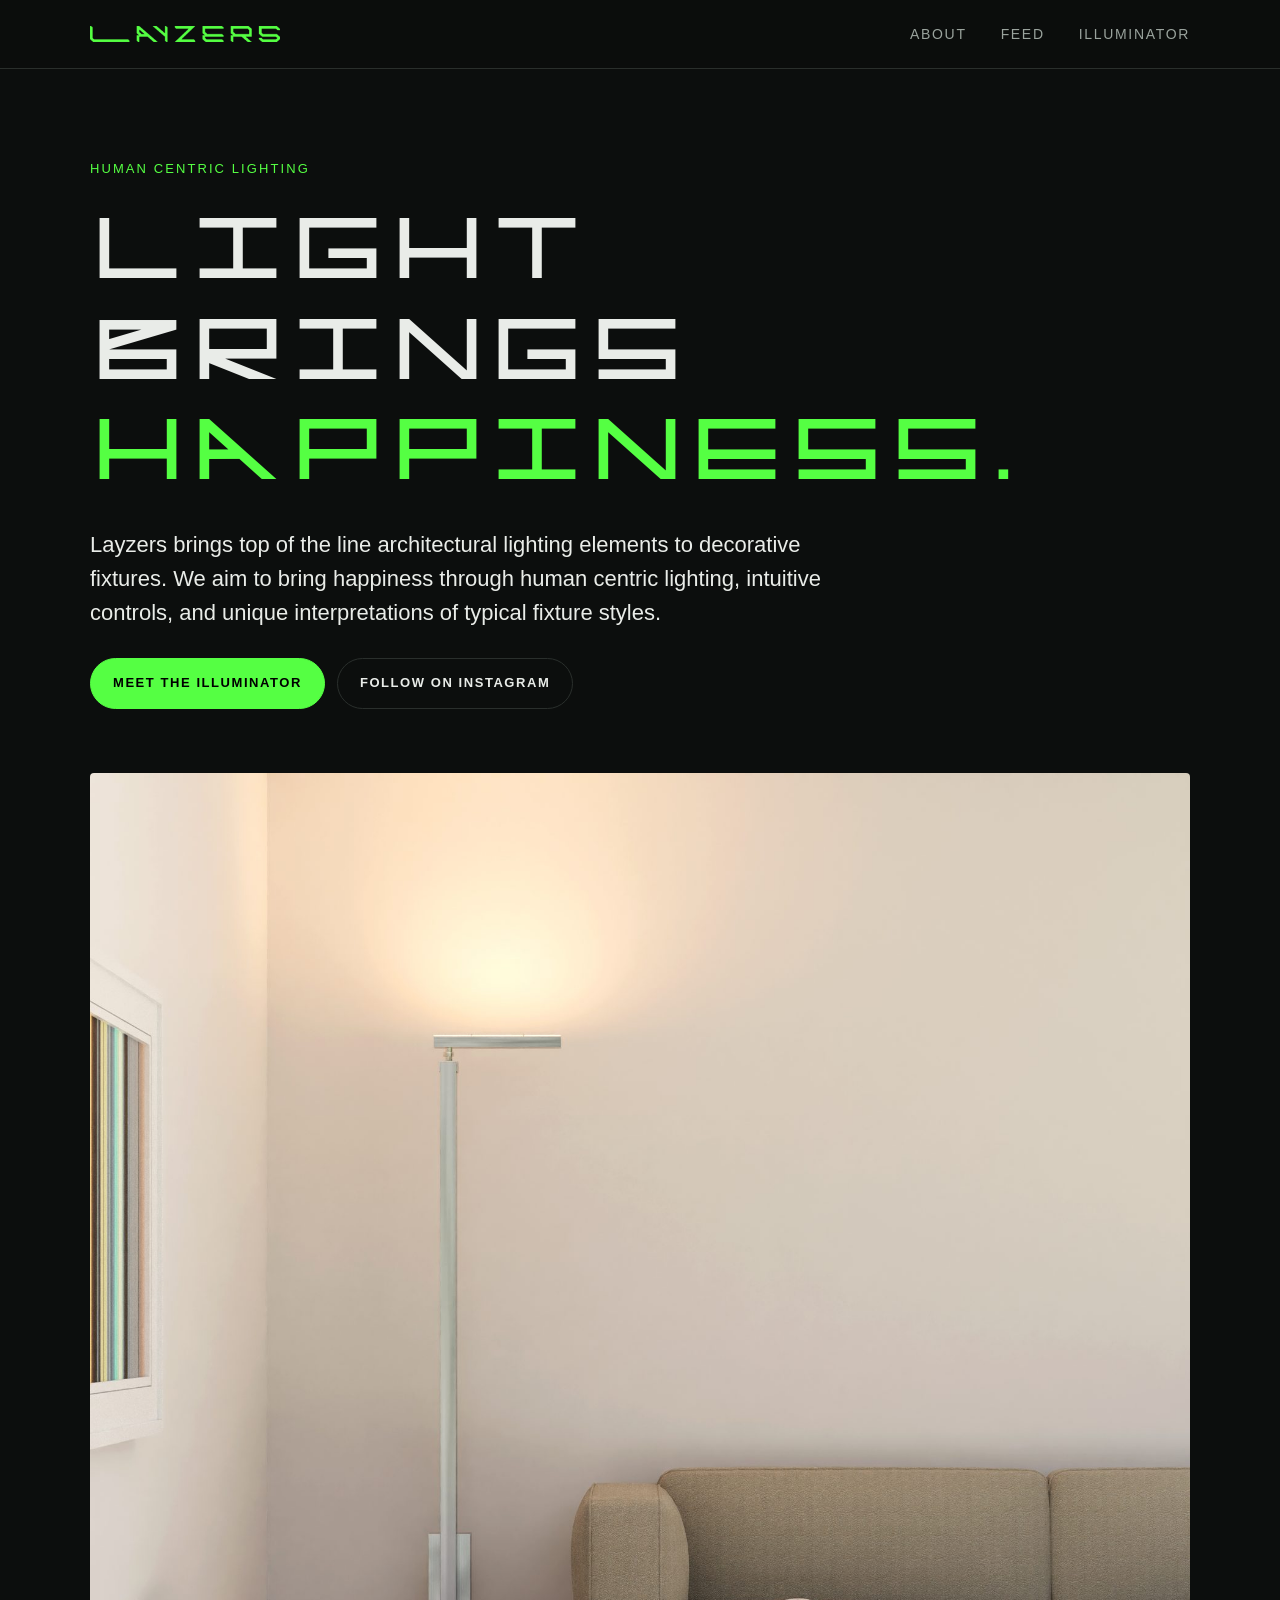
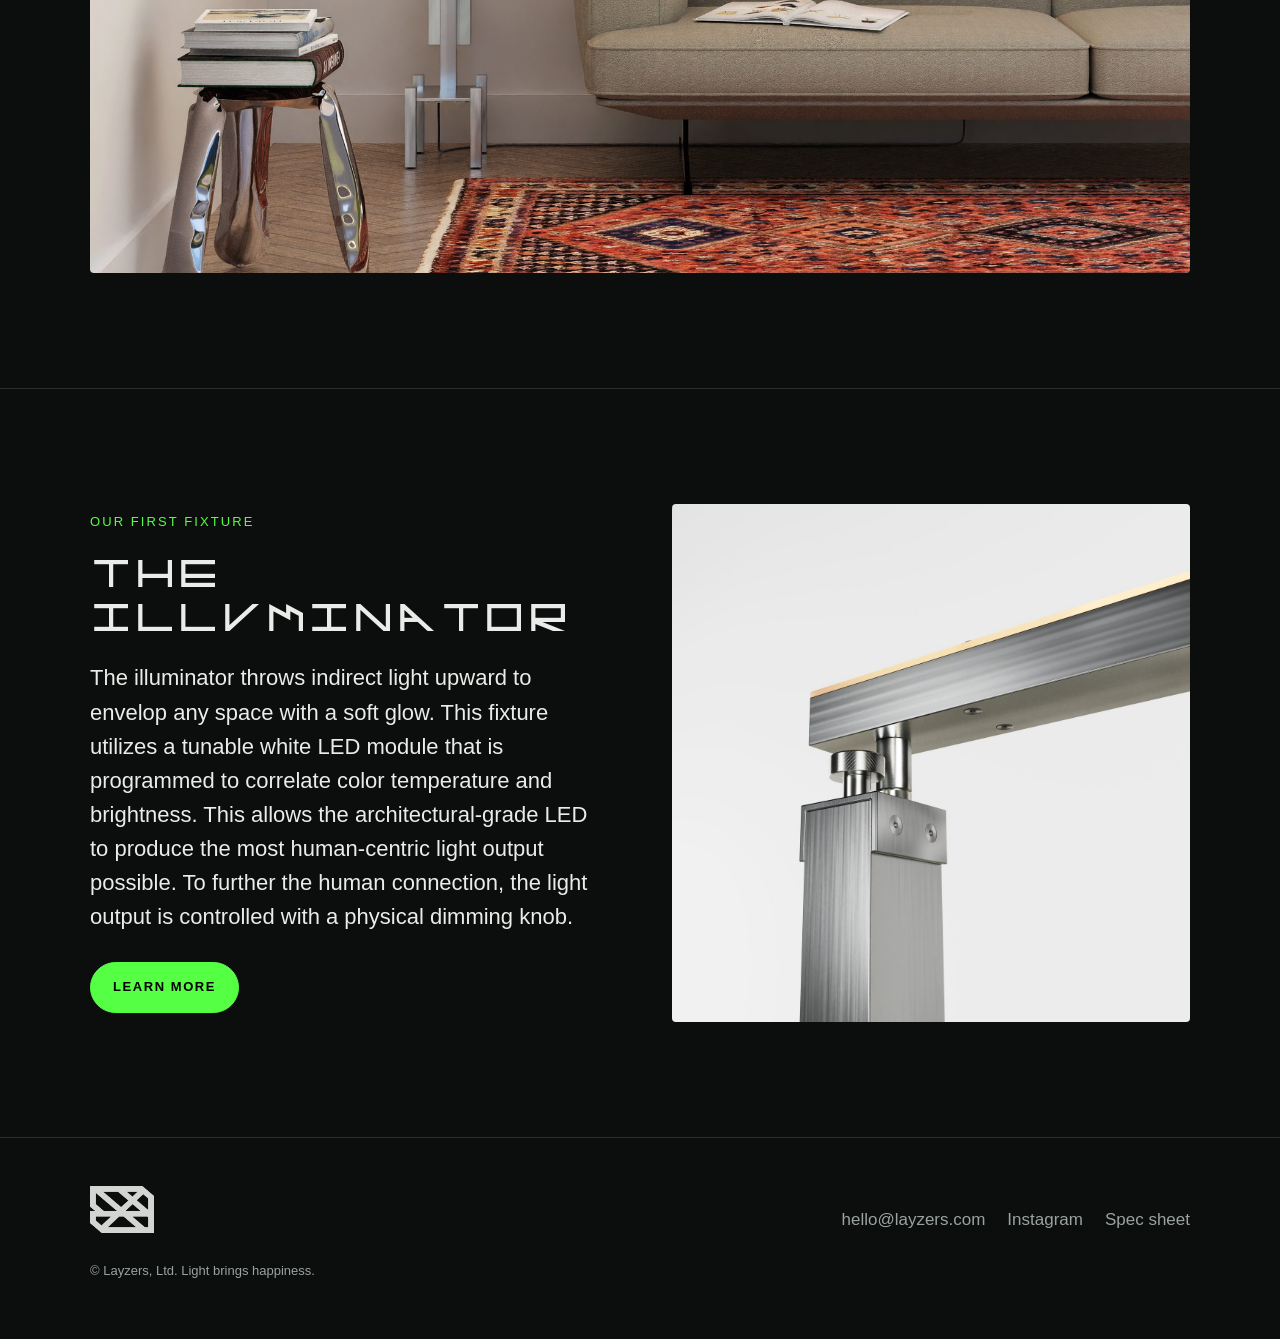
==== index.html @ 93cb07d3 "Add layzers.com static site Co-Authored-By: Claude Opus 5.5 <noreply@anthropic.com> Claude-Session: " ====
<!doctype html>
<html lang="en">
<head>
<meta charset="utf-8">
<meta name="viewport" content="width=device-width, initial-scale=1">
<title>Layzers</title>
<meta name="description" content="Layzers brings top of the line architectural lighting elements to decorative fixtures: human centric lighting, intuitive controls, and unique interpretations of typical fixture styles.">
<meta property="og:title" content="Layzers">
<meta property="og:description" content="Layzers brings top of the line architectural lighting elements to decorative fixtures: human centric lighting, intuitive controls, and unique interpretations of typical fixture styles.">
<meta property="og:image" content="https://www.layzers.com/img/og.jpg">
<meta property="og:type" content="website">
<meta name="twitter:card" content="summary_large_image">
<meta name="theme-color" content="#0c0e0d">
<link rel="icon" type="image/png" href="img/favicon.png">
<link rel="apple-touch-icon" href="img/apple-touch-icon.png">
<link rel="preload" href="fonts/Layzers.otf" as="font" type="font/otf" crossorigin>
<link rel="stylesheet" href="style.css">
</head>
<body>
<header class="site-header">
  <div class="wrap">
    <a class="logo" href="index.html" aria-label="Layzers home"><img src="img/logo.png" alt="Layzers" width="1200" height="100"></a>
    <nav class="nav" aria-label="Main"><a href="about.html">About</a><a href="feed.html">Feed</a><a href="illuminator.html">Illuminator</a></nav>
  </div>
</header>
<main>

<section class="hero">
  <div class="wrap">
    <p class="eyebrow">Human centric lighting</p>
    <h1>Light brings <span class="glow">happiness.</span></h1>
    <p class="lede">Layzers brings top of the line architectural lighting elements to decorative fixtures. We aim to bring happiness through human centric lighting, intuitive controls, and unique interpretations of typical fixture styles.</p>
    <div class="btn-row">
      <a class="btn" href="illuminator.html">Meet the illuminator</a>
      <a class="btn ghost" href="https://www.instagram.com/layzers/" rel="noopener">Follow on Instagram</a>
    </div>
    <div class="hero-img"><img src="img/interior.jpg" alt="The illuminator floor lamp casting a warm upward glow in a living room" width="1800" height="1800"></div>
  </div>
</section>

<section>
  <div class="wrap split">
    <div>
      <p class="eyebrow">Our first fixture</p>
      <h2>The illuminator</h2>
      <p class="lede" style="margin-top:22px">The illuminator throws indirect light upward to envelop any space with a soft glow. This fixture utilizes a tunable white LED module that is programmed to correlate color temperature and brightness. This allows the architectural-grade LED to produce the most human-centric light output possible. To further the human connection, the light output is controlled with a physical dimming knob.</p>
      <div class="btn-row"><a class="btn" href="illuminator.html">Learn more</a></div>
    </div>
    <img src="img/head-detail.jpg" alt="Detail of the illuminator head and dimming knob" width="1400" height="1400" loading="lazy">
  </div>
</section>

</main>
<footer class="site-footer">
  <div class="wrap">
    <img src="img/icon-light.png" alt="" width="240" height="178">
    <div class="footer-links">
      <a href="mailto:hello@layzers.com">hello@layzers.com</a>
      <a href="https://www.instagram.com/layzers/" rel="noopener">Instagram</a>
      <a href="s/Layzers-Illuminator-Spec-Sheet.pdf">Spec sheet</a>
    </div>
    <p class="copyright">© Layzers, Ltd. Light brings happiness.</p>
  </div>
</footer>
</body>
</html>
---- style.css ----
@font-face {
  font-family: "Layzers";
  src: url("fonts/Layzers.otf") format("opentype");
  font-display: swap;
}

:root {
  --bg: #0c0e0d;
  --surface: #151816;
  --line: #2a2f2c;
  --text: #e9ece8;
  --muted: #9aa39d;
  --accent: #55ff43;
  --max: 1180px;
  --gutter: clamp(16px, 4vw, 40px);
  --sans: -apple-system, BlinkMacSystemFont, "Helvetica Neue", Helvetica, Arial, sans-serif;
}

* { box-sizing: border-box; }
html { -webkit-text-size-adjust: 100%; }
body {
  margin: 0;
  background: var(--bg);
  color: var(--text);
  font: 17px/1.6 var(--sans);
  -webkit-font-smoothing: antialiased;
}
img { display: block; max-width: 100%; height: auto; }
a { color: inherit; }
::selection { background: var(--accent); color: #000; }

.wrap { max-width: var(--max); margin: 0 auto; padding: 0 var(--gutter); }

/* Header */
.site-header {
  position: sticky; top: 0; z-index: 10;
  background: rgba(12, 14, 13, .88);
  backdrop-filter: blur(10px);
  -webkit-backdrop-filter: blur(10px);
  border-bottom: 1px solid var(--line);
}
.site-header .wrap {
  display: flex; align-items: center; justify-content: space-between;
  gap: 24px; height: 68px;
}
.logo { flex-shrink: 0; }
.logo img { width: clamp(120px, 18vw, 190px); }
.nav { display: flex; gap: clamp(16px, 3vw, 34px); }
.nav a {
  font-size: 14px; font-weight: 500; letter-spacing: .12em; text-transform: uppercase;
  text-decoration: none; color: var(--muted);
  transition: color .15s;
}
.nav a:hover, .nav a[aria-current="page"] { color: var(--accent); }

/* Type */
h1, h2, h3, .display {
  overflow-wrap: break-word;
  font-family: "Layzers", var(--sans);
  font-weight: normal; text-transform: uppercase;
  letter-spacing: .04em; line-height: 1.05; margin: 0;
}
h1 { font-size: clamp(40px, 8vw, 96px); }
h2 { font-size: clamp(26px, 3.3vw, 44px); }
h3 { font-size: 20px; letter-spacing: .08em; }
p { margin: 0 0 1em; }
.lede { font-size: clamp(18px, 2.1vw, 22px); line-height: 1.55; max-width: 34em; }
.muted { color: var(--muted); }
.eyebrow {
  text-transform: uppercase; font-weight: 500;
  letter-spacing: .16em; font-size: 13px; color: var(--accent); margin-bottom: 18px;
}

/* Buttons */
.btn {
  display: inline-flex; align-items: center; gap: 10px;
  padding: 14px 22px; border: 1px solid var(--accent); border-radius: 999px;
  text-transform: uppercase; letter-spacing: .12em; font-size: 13px; font-weight: 600;
  text-decoration: none; color: #000; background: var(--accent);
  transition: background .15s, color .15s;
}
.btn:hover { background: transparent; color: var(--accent); }
.btn.ghost { background: transparent; color: var(--text); border-color: var(--line); }
.btn.ghost:hover { border-color: var(--accent); color: var(--accent); }
.btn-row { display: flex; flex-wrap: wrap; gap: 12px; margin-top: 28px; }

/* Sections */
section { padding: clamp(56px, 9vw, 120px) 0; }
section + section { border-top: 1px solid var(--line); }

.hero { padding-top: clamp(40px, 7vw, 90px); }
.hero h1 { margin-bottom: 28px; }
.hero h1 .glow { color: var(--accent); }
.hero-img { margin-top: clamp(36px, 6vw, 64px); border-radius: 4px; overflow: hidden; }

.split {
  display: grid; gap: clamp(28px, 5vw, 72px);
  grid-template-columns: minmax(0, 1fr) minmax(0, 1fr); align-items: center;
}
.split img { border-radius: 4px; }

/* Specs */
.specs { list-style: none; padding: 0; margin: 28px 0 0; border-top: 1px solid var(--line); }
.specs li {
  display: flex; justify-content: space-between; gap: 16px;
  padding: 13px 0; border-bottom: 1px solid var(--line);
}
.specs span:first-child { color: var(--muted); }
.specs span:last-child { text-align: right; }

/* Product */
.product { display: grid; grid-template-columns: minmax(0, 1.1fr) minmax(0, 1fr); gap: clamp(28px, 5vw, 72px); align-items: start; }
.product-media { display: grid; gap: 14px; }
.product-media img { border-radius: 4px; background: #d9d9d7; }
.product-info { position: sticky; top: 100px; }
.product-info h1 { font-size: clamp(30px, 3.5vw, 50px); margin-bottom: 10px; }
.price { font-size: 20px; margin-bottom: 26px; }
.price b { font-weight: 500; color: var(--accent); }

.finishes { display: grid; grid-template-columns: repeat(4, 1fr); gap: 10px; margin: 14px 0 6px; }
.finish {
  appearance: none; cursor: pointer; padding: 10px 6px 8px;
  background: var(--surface); border: 1px solid var(--line); border-radius: 6px;
  color: var(--muted); font: 13px/1.2 var(--sans); text-align: center;
  transition: border-color .15s, color .15s;
}
.finish img { width: 100%; aspect-ratio: 1; object-fit: contain; margin-bottom: 8px; }
.finish:hover { border-color: var(--muted); }
.finish[aria-pressed="true"] { border-color: var(--accent); color: var(--text); }
.finish-label { font-size: 14px; color: var(--muted); }
.finish-label b { color: var(--text); font-weight: 500; }
.note { font-size: 14px; color: var(--muted); margin-top: 16px; }

/* Feed */
.feed { display: grid; grid-template-columns: repeat(2, 1fr); gap: clamp(14px, 2vw, 24px); }
.feed figure { margin: 0; }
.feed img { width: 100%; aspect-ratio: 1; object-fit: cover; border-radius: 4px; }
.feed figcaption { font-size: 15px; color: var(--muted); padding-top: 10px; }

/* Footer */
.site-footer { border-top: 1px solid var(--line); padding: 48px 0 56px; }
.site-footer .wrap { display: flex; flex-wrap: wrap; gap: 28px; align-items: flex-end; justify-content: space-between; }
.site-footer img { width: 64px; opacity: .9; }
.footer-links { display: flex; gap: 22px; flex-wrap: wrap; }
.footer-links a { color: var(--muted); text-decoration: none; }
.footer-links a:hover { color: var(--accent); }
.copyright { font-size: 13px; color: var(--muted); width: 100%; margin: 0; }

@media (max-width: 820px) {
  .split, .product { grid-template-columns: 1fr; }
  .product-info { position: static; }
  .split.flip > :first-child { order: 2; }
}
@media (max-width: 520px) {
  body { font-size: 16px; }
  .site-header .wrap { height: 60px; }
  .nav { gap: 14px; }
  .nav a { font-size: 12px; letter-spacing: .08em; }
  h1, .product-info h1 { font-size: 34px; }
  h2 { font-size: 26px; }
  .finishes { grid-template-columns: repeat(2, 1fr); }
  .feed { grid-template-columns: 1fr; }
}

/* Size headings to their column so long words in the brand font never break */
.wrap, .split > div, .product-info { container-type: inline-size; }
.hero h1 { font-size: min(clamp(34px, 8vw, 96px), 9.4cqi); }
h2 { font-size: min(clamp(26px, 3.3vw, 44px), 8.5cqi); }
.product-info h1 { font-size: min(clamp(30px, 3.5vw, 50px), 8.5cqi); }
.about-name { font-size: min(clamp(34px, 6vw, 72px), 13cqi) !important; }
@media (max-width: 380px) {
  .site-header .wrap { gap: 12px; }
  .nav { gap: 11px; }
  .nav a { font-size: 11px; letter-spacing: .06em; }
}
@media (max-width: 340px) { .logo img { width: 96px; } .nav { gap: 9px; } }
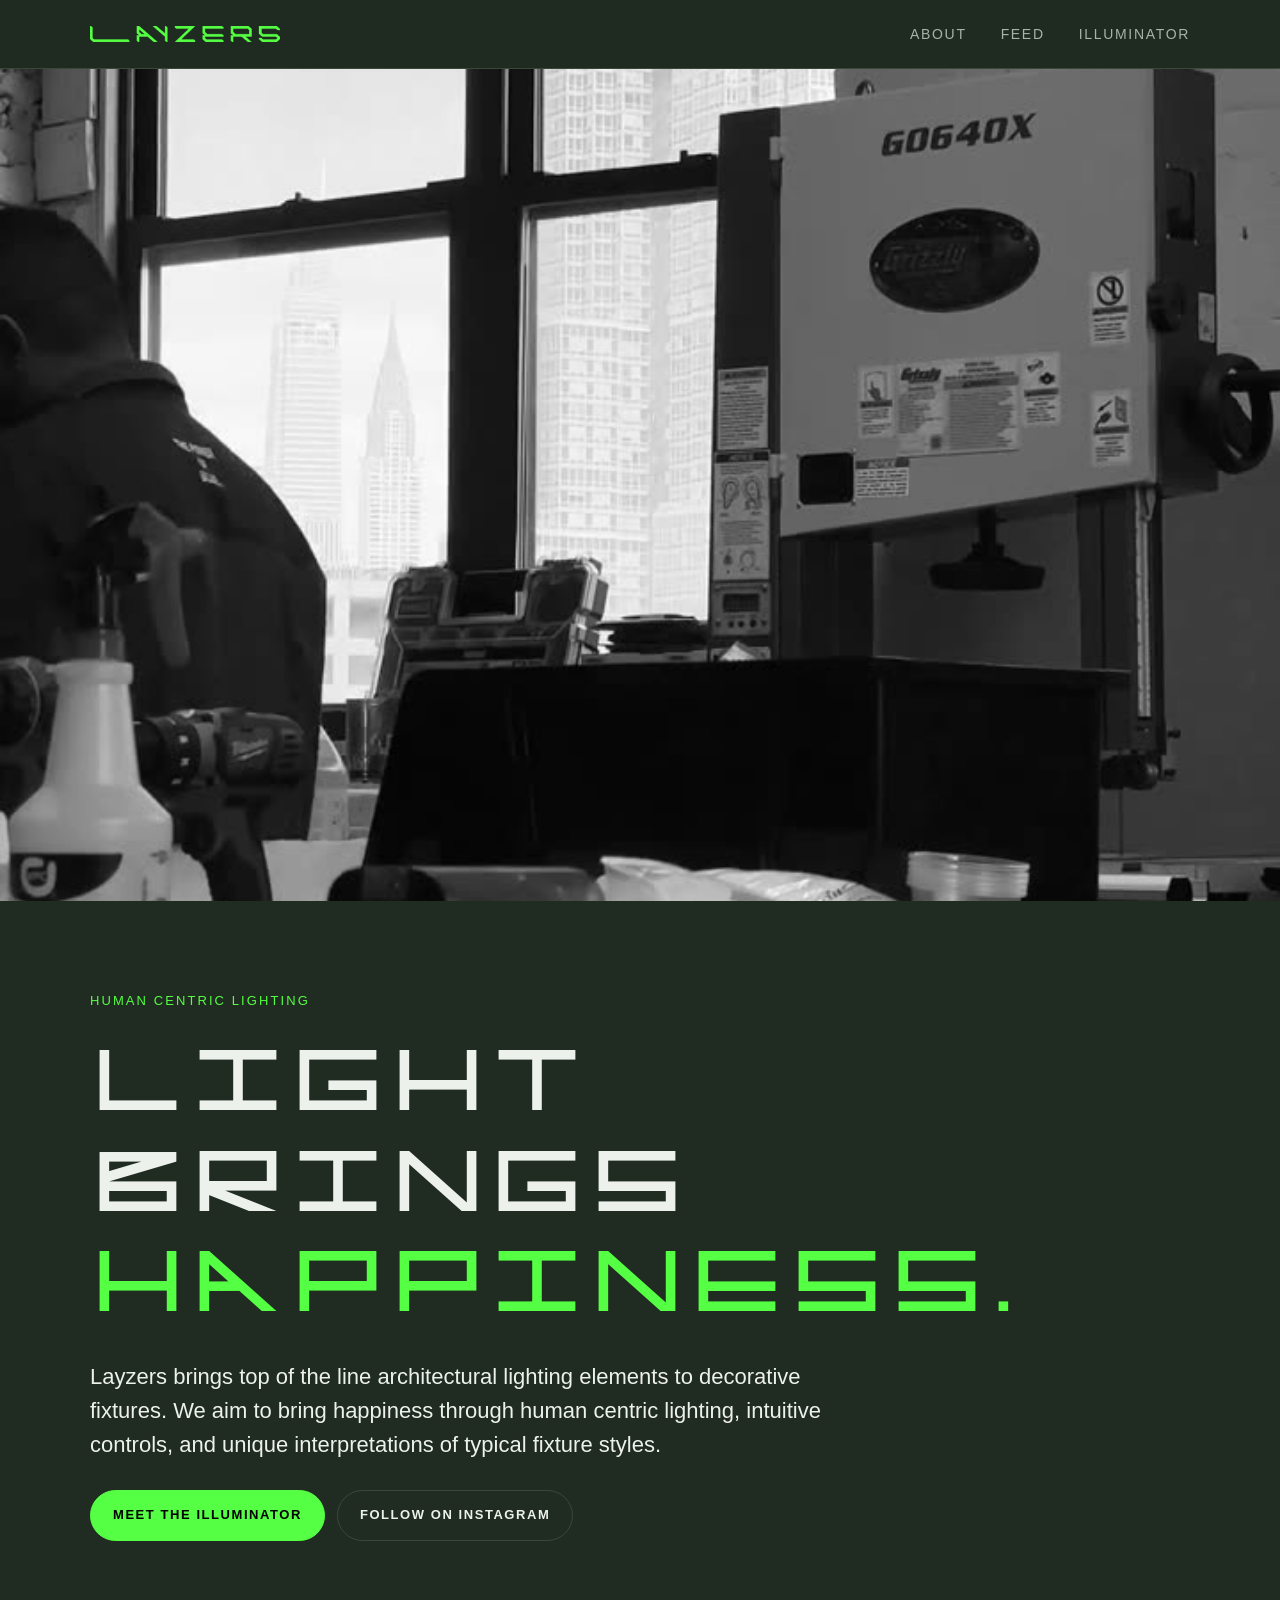
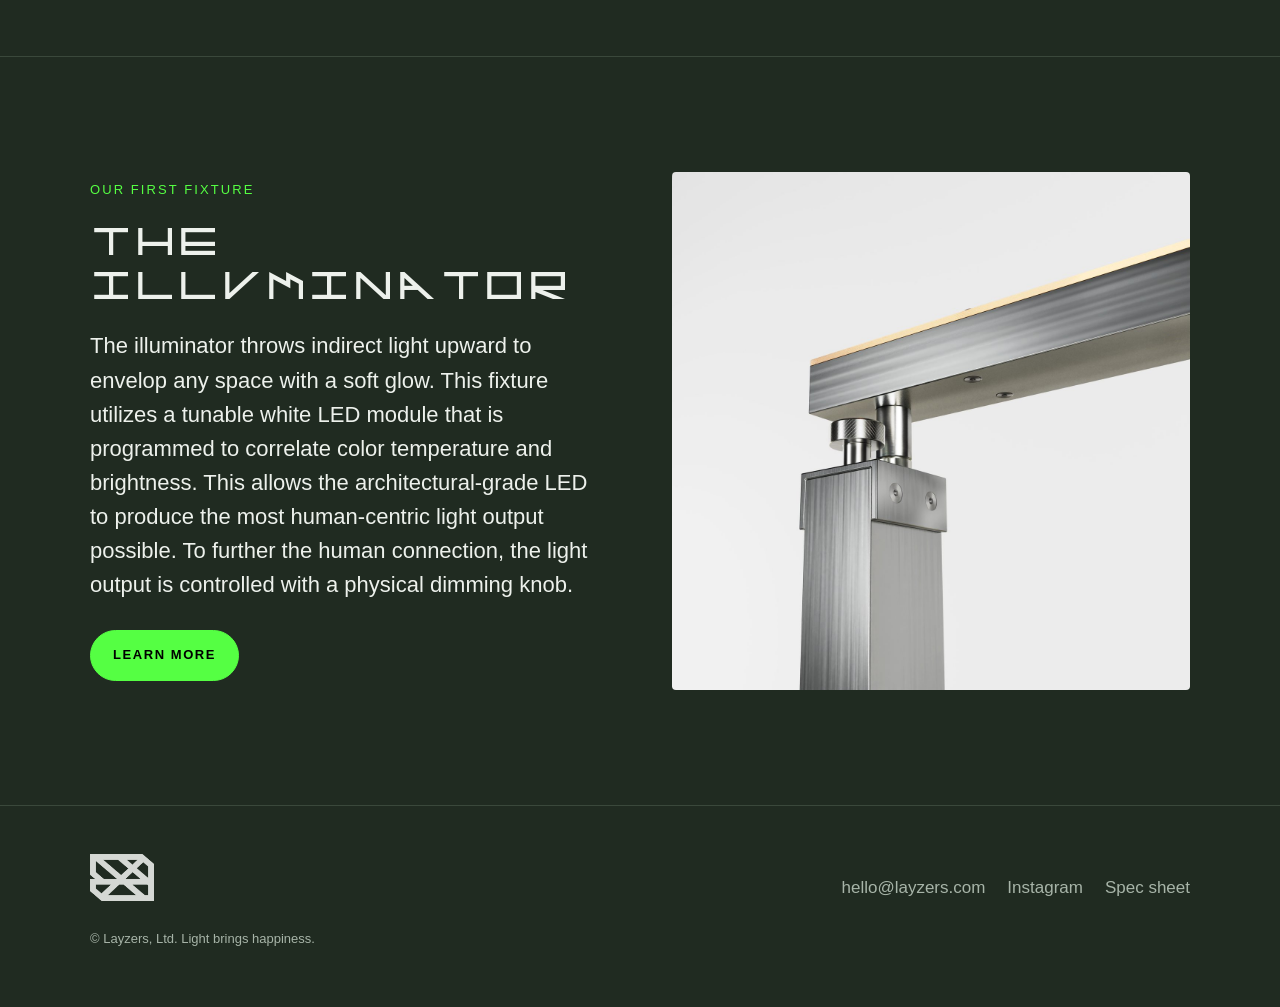
==== commit 128608bb: "Restore hero video and brand green background Co-Authored-By: Claude Opus 5.5 <noreply@anthropic.com" ====
--- a/index.html
+++ b/index.html
@@ -10,7 +10,7 @@
 <meta property="og:image" content="https://www.layzers.com/img/og.jpg">
 <meta property="og:type" content="website">
 <meta name="twitter:card" content="summary_large_image">
-<meta name="theme-color" content="#0c0e0d">
+<meta name="theme-color" content="#202b21">
 <link rel="icon" type="image/png" href="img/favicon.png">
 <link rel="apple-touch-icon" href="img/apple-touch-icon.png">
 <link rel="preload" href="fonts/Layzers.otf" as="font" type="font/otf" crossorigin>
@@ -25,6 +25,11 @@
 </header>
 <main>
 
+<div class="hero-video">
+  <video autoplay muted loop playsinline preload="auto" poster="img/process-reel-poster.jpg" aria-label="Making the illuminator in the Brooklyn shop">
+    <source src="video/process-reel.mp4" type="video/mp4">
+  </video>
+</div>
 <section class="hero">
   <div class="wrap">
     <p class="eyebrow">Human centric lighting</p>
@@ -34,7 +39,6 @@
       <a class="btn" href="illuminator.html">Meet the illuminator</a>
       <a class="btn ghost" href="https://www.instagram.com/layzers/" rel="noopener">Follow on Instagram</a>
     </div>
-    <div class="hero-img"><img src="img/interior.jpg" alt="The illuminator floor lamp casting a warm upward glow in a living room" width="1800" height="1800"></div>
   </div>
 </section>
 
--- a/style.css
+++ b/style.css
@@ -5,11 +5,11 @@
 }
 
 :root {
-  --bg: #0c0e0d;
-  --surface: #151816;
-  --line: #2a2f2c;
-  --text: #e9ece8;
-  --muted: #9aa39d;
+  --bg: #202b21;
+  --surface: #283529;
+  --line: #3a483b;
+  --text: #edf1ec;
+  --muted: #a7b4a8;
   --accent: #55ff43;
   --max: 1180px;
   --gutter: clamp(16px, 4vw, 40px);
@@ -34,7 +34,7 @@
 /* Header */
 .site-header {
   position: sticky; top: 0; z-index: 10;
-  background: rgba(12, 14, 13, .88);
+  background: rgba(32, 43, 33, .9);
   backdrop-filter: blur(10px);
   -webkit-backdrop-filter: blur(10px);
   border-bottom: 1px solid var(--line);
@@ -174,3 +174,21 @@
   .nav a { font-size: 11px; letter-spacing: .06em; }
 }
 @media (max-width: 340px) { .logo img { width: 96px; } .nav { gap: 9px; } }
+
+/* Hero video, full-bleed under the header like the old Squarespace home page */
+.hero-video {
+  position: relative;
+  height: calc(100svh - 68px);
+  min-height: 420px;
+  max-height: 1100px;
+  overflow: hidden;
+  background: #111;
+}
+.hero-video video {
+  position: absolute; inset: 0;
+  width: 100%; height: 100%;
+  object-fit: cover;
+}
+.hero-video + section { border-top: 0; }
+@media (max-width: 520px) { .hero-video { height: calc(100svh - 60px); } }
+@media (prefers-reduced-motion: reduce) { .hero-video video { display: none; } .hero-video { background: #111 url("img/process-reel-poster.jpg") center / cover; } }
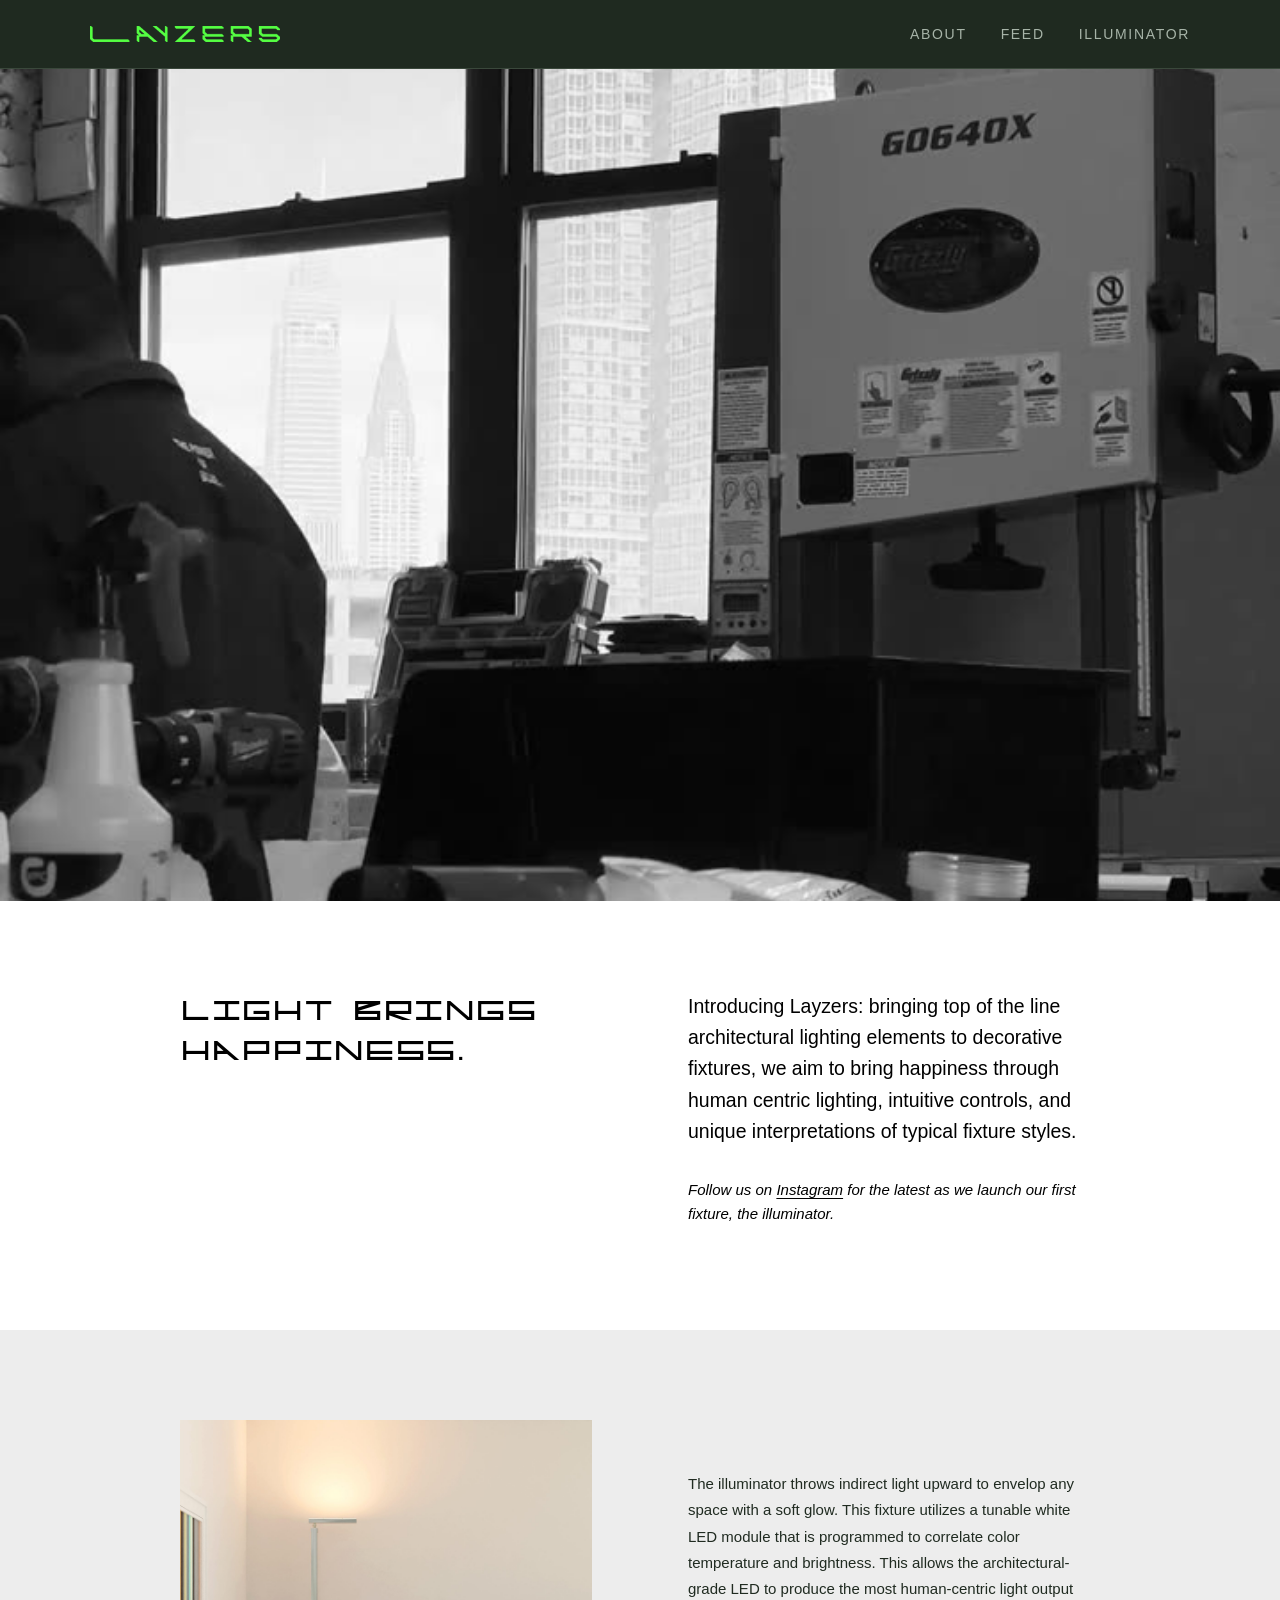
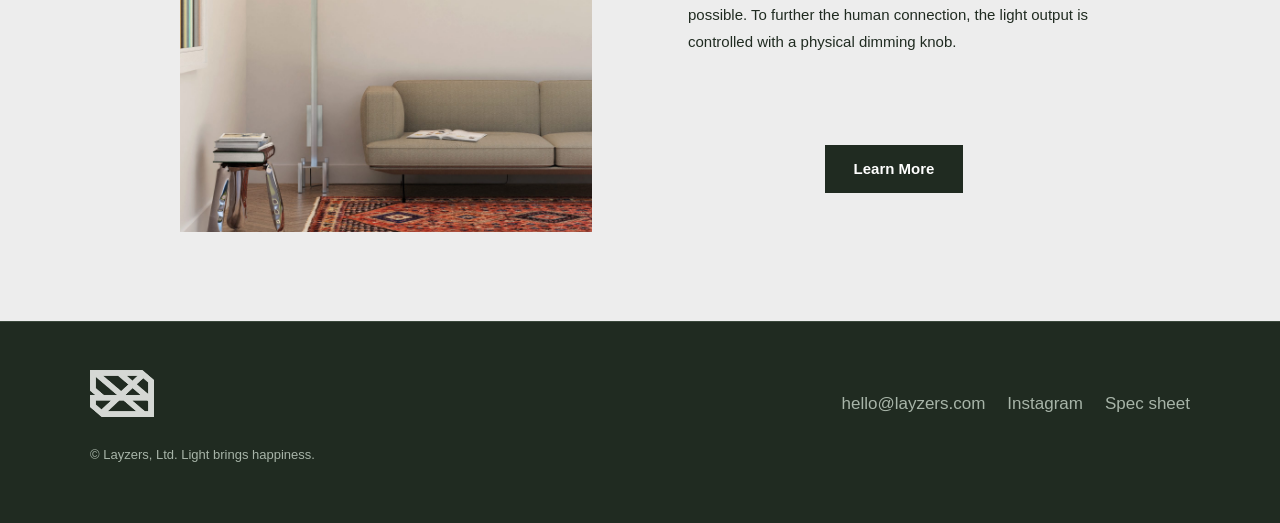
==== commit 3d8973ae: "Match home intro and illuminator sections to the original Squarespace layout Co-Authored-By: Claude " ====
--- a/index.html
+++ b/index.html
@@ -14,7 +14,7 @@
 <link rel="icon" type="image/png" href="img/favicon.png">
 <link rel="apple-touch-icon" href="img/apple-touch-icon.png">
 <link rel="preload" href="fonts/Layzers.otf" as="font" type="font/otf" crossorigin>
-<link rel="stylesheet" href="style.css">
+<link rel="stylesheet" href="style.css?v=4">
 </head>
 <body>
 <header class="site-header">
@@ -30,27 +30,23 @@
     <source src="video/process-reel.mp4" type="video/mp4">
   </video>
 </div>
-<section class="hero">
-  <div class="wrap">
-    <p class="eyebrow">Human centric lighting</p>
-    <h1>Light brings <span class="glow">happiness.</span></h1>
-    <p class="lede">Layzers brings top of the line architectural lighting elements to decorative fixtures. We aim to bring happiness through human centric lighting, intuitive controls, and unique interpretations of typical fixture styles.</p>
-    <div class="btn-row">
-      <a class="btn" href="illuminator.html">Meet the illuminator</a>
-      <a class="btn ghost" href="https://www.instagram.com/layzers/" rel="noopener">Follow on Instagram</a>
+<section class="sq-intro">
+  <div class="wrap sq-grid">
+    <h1 class="sq-h">Light brings happiness.</h1>
+    <div>
+      <p class="sq-lede">Introducing Layzers: bringing top of the line architectural lighting elements to decorative fixtures, we aim to bring happiness through human centric lighting, intuitive controls, and unique interpretations of typical fixture styles.</p>
+      <p class="sq-note"><em>Follow us on <a href="https://www.instagram.com/layzers/" rel="noopener">Instagram</a> for the latest as we launch our first fixture, the illuminator.</em></p>
     </div>
   </div>
 </section>
 
-<section>
-  <div class="wrap split">
-    <div>
-      <p class="eyebrow">Our first fixture</p>
-      <h2>The illuminator</h2>
-      <p class="lede" style="margin-top:22px">The illuminator throws indirect light upward to envelop any space with a soft glow. This fixture utilizes a tunable white LED module that is programmed to correlate color temperature and brightness. This allows the architectural-grade LED to produce the most human-centric light output possible. To further the human connection, the light output is controlled with a physical dimming knob.</p>
-      <div class="btn-row"><a class="btn" href="illuminator.html">Learn more</a></div>
+<section class="sq-feature">
+  <div class="wrap sq-grid">
+    <img src="img/interior.jpg" alt="The illuminator floor lamp casting a warm upward glow in a living room" width="1800" height="1800" loading="lazy">
+    <div class="sq-copy">
+      <p>The illuminator throws indirect light upward to envelop any space with a soft glow. This fixture utilizes a tunable white LED module that is programmed to correlate color temperature and brightness. This allows the architectural-grade LED to produce the most human-centric light output possible. To further the human connection, the light output is controlled with a physical dimming knob.</p>
+      <a class="sq-btn" href="illuminator.html">Learn More</a>
     </div>
-    <img src="img/head-detail.jpg" alt="Detail of the illuminator head and dimming knob" width="1400" height="1400" loading="lazy">
   </div>
 </section>
 
--- a/style.css
+++ b/style.css
@@ -192,3 +192,35 @@
 .hero-video + section { border-top: 0; }
 @media (max-width: 520px) { .hero-video { height: calc(100svh - 60px); } }
 @media (prefers-reduced-motion: reduce) { .hero-video video { display: none; } .hero-video { background: #111 url("img/process-reel-poster.jpg") center / cover; } }
+
+/* Home: the two sections under the hero, matched to the old Squarespace layout */
+.sq-intro, .sq-feature { padding: clamp(56px, 7vw, 96px) 0; border-top: 0 !important; color: #202b21; }
+.sq-intro { background: #fff; }
+.sq-feature { background: #ededed; }
+.sq-grid {
+  max-width: 1000px;
+  display: grid; grid-template-columns: minmax(0, 1fr) minmax(0, 1fr);
+  gap: clamp(32px, 8vw, 96px); align-items: start;
+}
+.sq-h {
+  color: #000; text-transform: uppercase; letter-spacing: -.01em; line-height: 1.29;
+  font-size: clamp(24px, 1.2vw + 16px, 34px);
+}
+.sq-lede { font-size: clamp(18px, .35vw + 15px, 21px); line-height: 1.6; color: #000; margin-bottom: 1.6em; }
+.sq-note { font-size: 15px; line-height: 1.6; color: #000; }
+.sq-note a { color: inherit; text-underline-offset: 3px; }
+.sq-feature img { width: 100%; aspect-ratio: 1; object-fit: cover; border-radius: 0; }
+.sq-copy { padding-top: clamp(0px, 4vw, 56px); display: flex; flex-direction: column; }
+.sq-copy p { font-size: 15px; line-height: 1.75; color: #202b21; margin: 0 0 clamp(32px, 7vw, 100px); }
+.sq-btn {
+  align-self: center; display: inline-flex; align-items: center; justify-content: center;
+  min-height: 48px; padding: 0 28px; background: #202b21; color: #fff;
+  font-weight: 700; font-size: 15px; text-decoration: none; border: 1px solid #202b21;
+  transition: background .15s, color .15s;
+}
+.sq-btn:hover { background: transparent; color: #202b21; }
+@media (max-width: 720px) {
+  .sq-grid { grid-template-columns: 1fr; }
+  .sq-copy { padding-top: 0; }
+  .sq-copy p { margin-bottom: 32px; }
+}
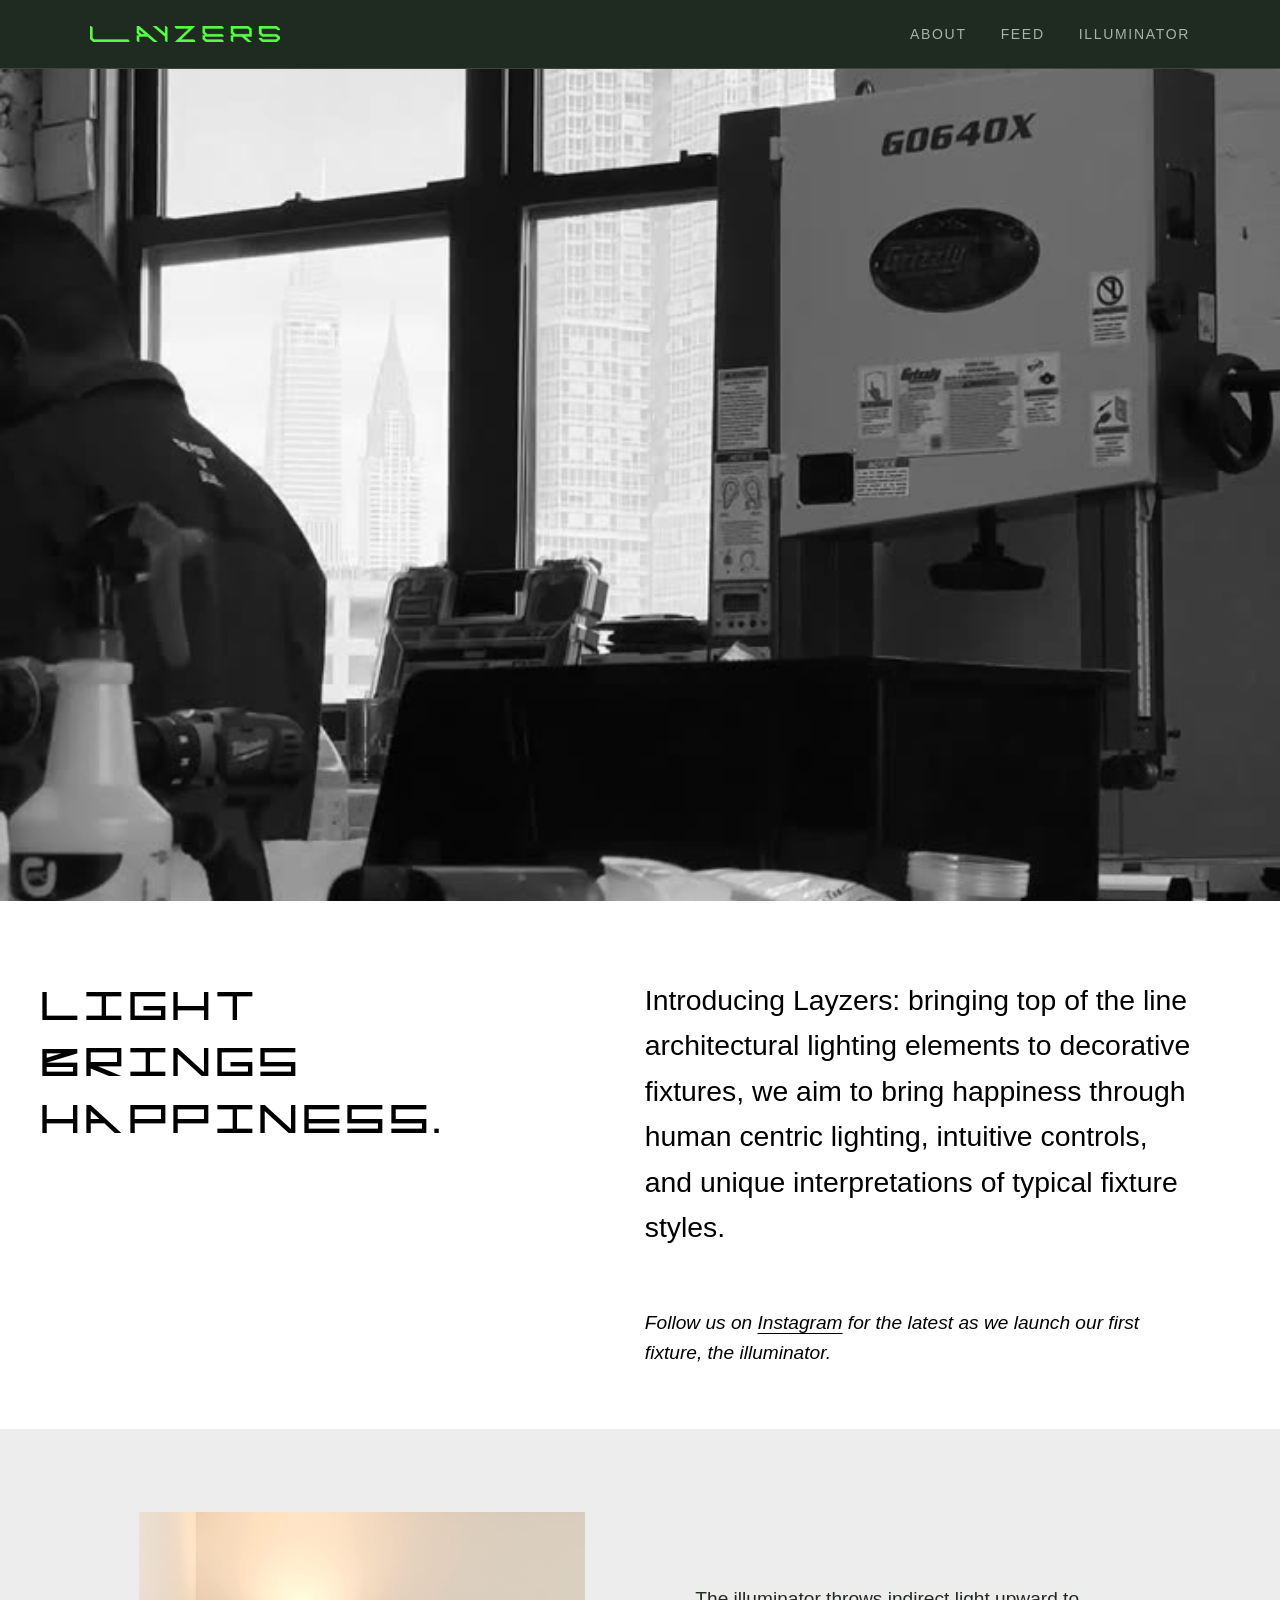
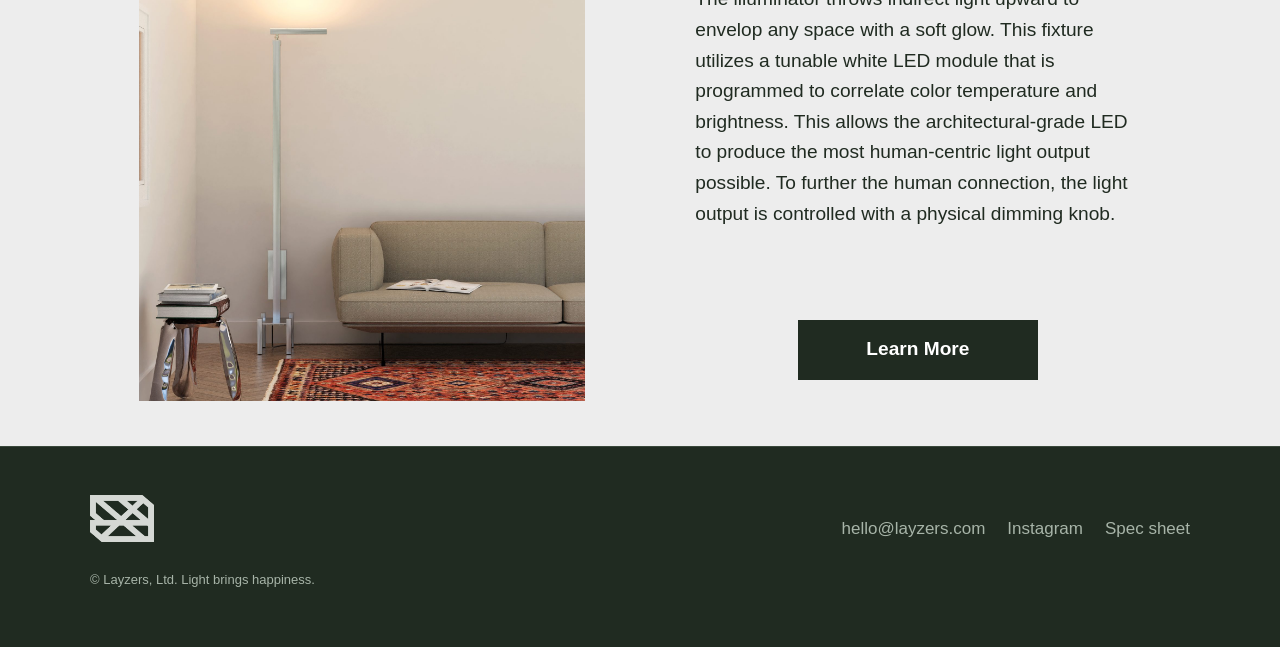
==== commit ca0f6078: "Scale home sections like the original Squarespace fluid layout Co-Authored-By: Claude Opus 5.5 <nore" ====
--- a/index.html
+++ b/index.html
@@ -14,7 +14,7 @@
 <link rel="icon" type="image/png" href="img/favicon.png">
 <link rel="apple-touch-icon" href="img/apple-touch-icon.png">
 <link rel="preload" href="fonts/Layzers.otf" as="font" type="font/otf" crossorigin>
-<link rel="stylesheet" href="style.css?v=4">
+<link rel="stylesheet" href="style.css?v=5">
 </head>
 <body>
 <header class="site-header">
@@ -31,7 +31,7 @@
   </video>
 </div>
 <section class="sq-intro">
-  <div class="wrap sq-grid">
+  <div class="sq-wrap">
     <h1 class="sq-h">Light brings happiness.</h1>
     <div>
       <p class="sq-lede">Introducing Layzers: bringing top of the line architectural lighting elements to decorative fixtures, we aim to bring happiness through human centric lighting, intuitive controls, and unique interpretations of typical fixture styles.</p>
@@ -41,7 +41,7 @@
 </section>
 
 <section class="sq-feature">
-  <div class="wrap sq-grid">
+  <div class="sq-wrap">
     <img src="img/interior.jpg" alt="The illuminator floor lamp casting a warm upward glow in a living room" width="1800" height="1800" loading="lazy">
     <div class="sq-copy">
       <p>The illuminator throws indirect light upward to envelop any space with a soft glow. This fixture utilizes a tunable white LED module that is programmed to correlate color temperature and brightness. This allows the architectural-grade LED to produce the most human-centric light output possible. To further the human connection, the light output is controlled with a physical dimming knob.</p>
--- a/style.css
+++ b/style.css
@@ -193,34 +193,41 @@
 @media (max-width: 520px) { .hero-video { height: calc(100svh - 60px); } }
 @media (prefers-reduced-motion: reduce) { .hero-video video { display: none; } .hero-video { background: #111 url("img/process-reel-poster.jpg") center / cover; } }
 
-/* Home: the two sections under the hero, matched to the old Squarespace layout */
-.sq-intro, .sq-feature { padding: clamp(56px, 7vw, 96px) 0; border-top: 0 !important; color: #202b21; }
-.sq-intro { background: #fff; }
-.sq-feature { background: #ededed; }
-.sq-grid {
-  max-width: 1000px;
-  display: grid; grid-template-columns: minmax(0, 1fr) minmax(0, 1fr);
-  gap: clamp(32px, 8vw, 96px); align-items: start;
-}
+/* Home: the two sections under the hero, measured from the old Squarespace page.
+   Everything scales off the content width C = min(94vw, 1900px), like Squarespace's fluid grid. */
+.sq-intro, .sq-feature { --C: min(94vw, 1900px); border-top: 0 !important; color: #202b21; padding: 0; }
+.sq-intro { background: #fff; padding: calc(var(--C) * .064) 0 calc(var(--C) * .05); }
+.sq-feature { background: #ededed; padding: calc(var(--C) * .069) 0 calc(var(--C) * .037); }
+.sq-wrap { width: var(--C); margin: 0 auto; display: grid; align-items: start; }
+.sq-intro .sq-wrap { grid-template-columns: 50.4% 45.4%; }
+.sq-feature .sq-wrap { grid-template-columns: 8.4% 37% 9.2% 37%; }
+.sq-feature img { grid-column: 2; width: 100%; aspect-ratio: 516 / 567; object-fit: cover; border-radius: 0; }
+.sq-copy { grid-column: 4; display: flex; flex-direction: column; padding-top: calc(var(--C) * .06); }
+
 .sq-h {
-  color: #000; text-transform: uppercase; letter-spacing: -.01em; line-height: 1.29;
-  font-size: clamp(24px, 1.2vw + 16px, 34px);
-}
-.sq-lede { font-size: clamp(18px, .35vw + 15px, 21px); line-height: 1.6; color: #000; margin-bottom: 1.6em; }
-.sq-note { font-size: 15px; line-height: 1.6; color: #000; }
-.sq-note a { color: inherit; text-underline-offset: 3px; }
-.sq-feature img { width: 100%; aspect-ratio: 1; object-fit: cover; border-radius: 0; }
-.sq-copy { padding-top: clamp(0px, 4vw, 56px); display: flex; flex-direction: column; }
-.sq-copy p { font-size: 15px; line-height: 1.75; color: #202b21; margin: 0 0 clamp(32px, 7vw, 100px); }
+  max-width: 76%; overflow-wrap: normal; color: #000; text-transform: uppercase; letter-spacing: -.01em; line-height: 1.288;
+  font-size: clamp(28px, calc(2.4vw + 13px), 58.6px);
+}
+.sq-lede { margin: 0; color: #000; line-height: 1.6; font-size: clamp(18px, calc(1.2vw + 13px), 35.8px); }
+.sq-note, .sq-copy p { line-height: 1.6; font-size: clamp(15px, calc(.48vw + 13px), 22.12px); }
+.sq-note { margin: 3em 0 0; color: #000; }
+.sq-note a { color: inherit; text-underline-offset: .2em; }
+.sq-copy p { margin: 0; color: #202b21; }
 .sq-btn {
-  align-self: center; display: inline-flex; align-items: center; justify-content: center;
-  min-height: 48px; padding: 0 28px; background: #202b21; color: #fff;
-  font-weight: 700; font-size: 15px; text-decoration: none; border: 1px solid #202b21;
+  align-self: center; width: 54%; min-height: max(44px, calc(var(--C) * .05)); margin-top: calc(var(--C) * .075);
+  display: inline-flex; align-items: center; justify-content: center; padding: 0 1em;
+  background: #202b21; color: #fff; border: 1px solid #202b21;
+  font-weight: 700; font-size: clamp(15px, calc(.48vw + 13px), 22.12px); text-decoration: none;
   transition: background .15s, color .15s;
 }
 .sq-btn:hover { background: transparent; color: #202b21; }
+
 @media (max-width: 720px) {
-  .sq-grid { grid-template-columns: 1fr; }
+  .sq-intro, .sq-feature { --C: calc(100vw - 32px); padding: 56px 0; }
+  .sq-intro .sq-wrap, .sq-feature .sq-wrap { grid-template-columns: 1fr; gap: 28px; }
+  .sq-h { max-width: none; }
+  .sq-feature img, .sq-copy { grid-column: 1; }
+  .sq-feature img { aspect-ratio: 1; }
   .sq-copy { padding-top: 0; }
-  .sq-copy p { margin-bottom: 32px; }
-}
+  .sq-btn { width: auto; padding: 0 28px; margin-top: 32px; }
+}
